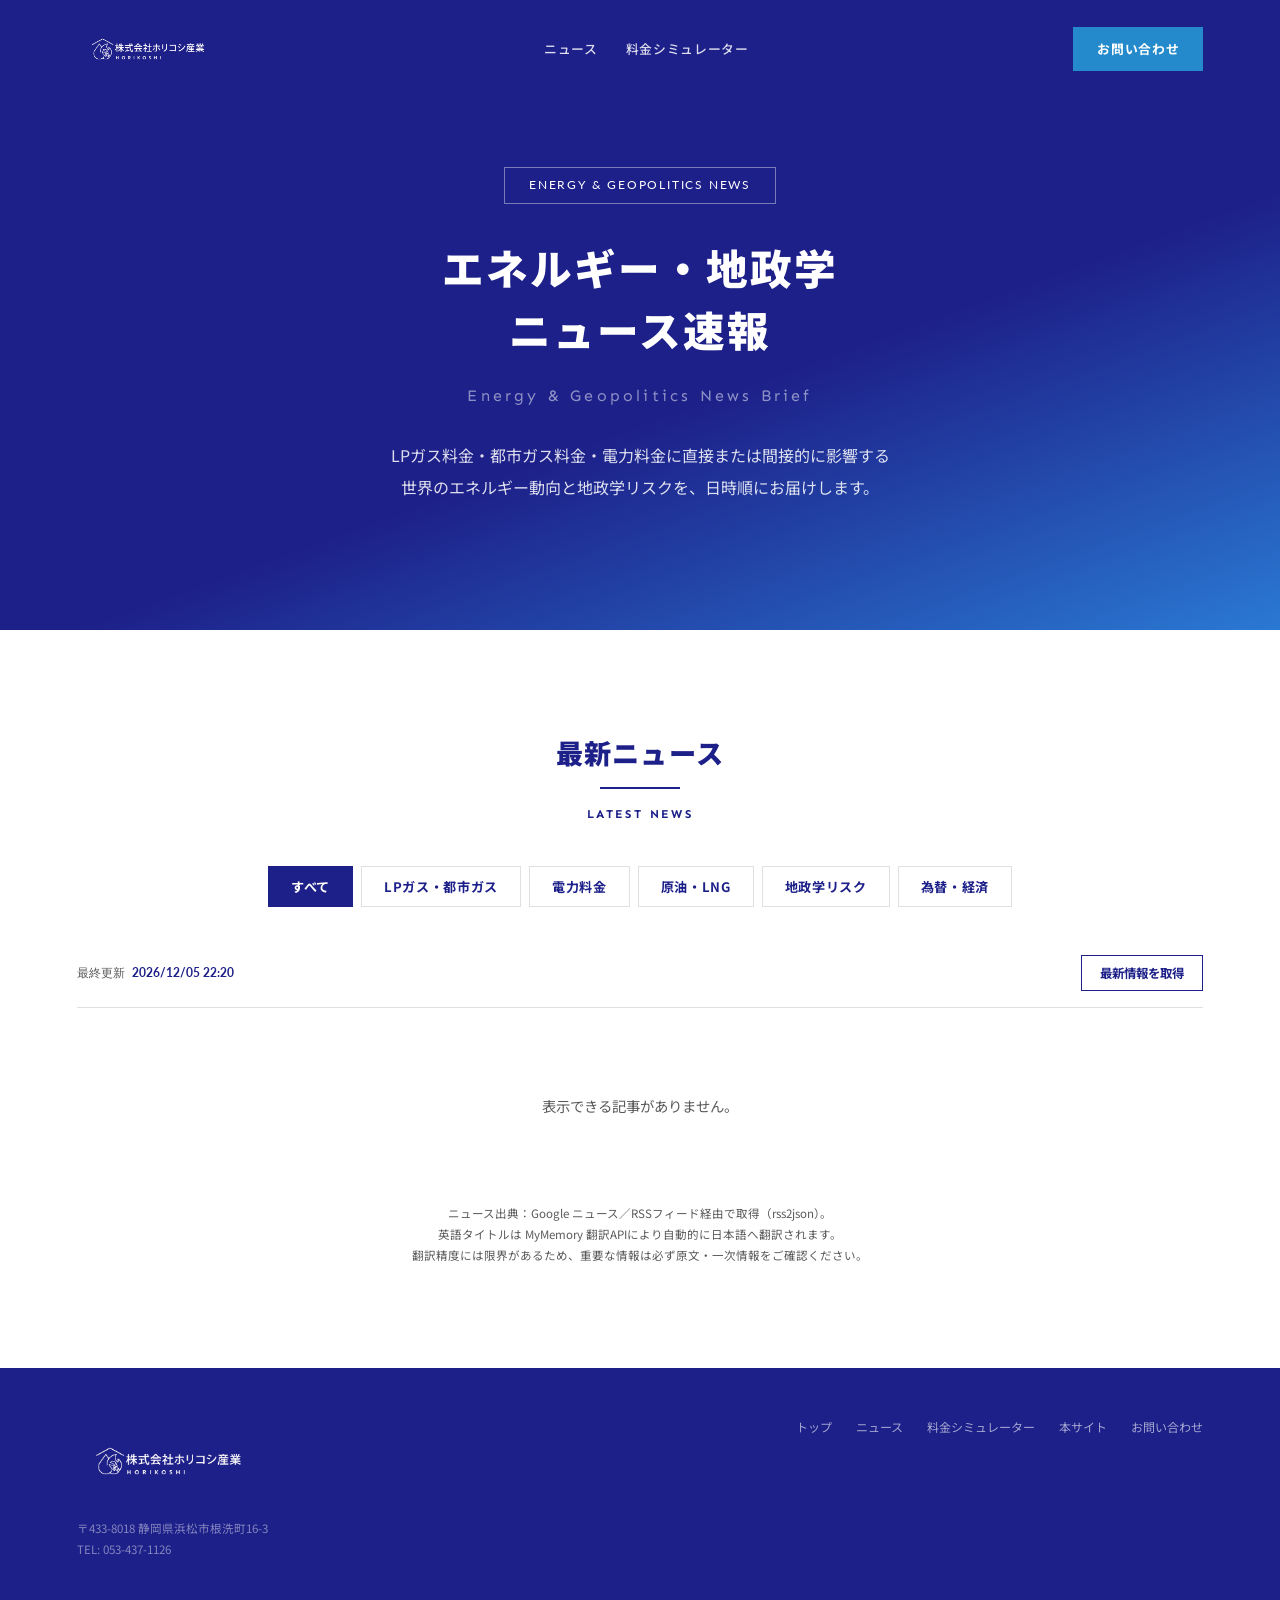
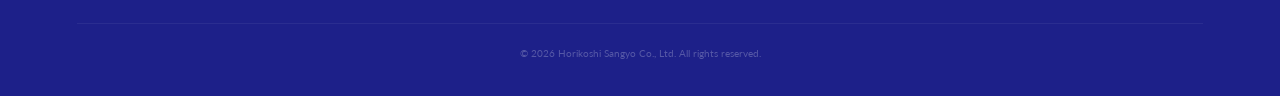
==== news/index.html @ 4393280a "renew" ====
<!DOCTYPE html>
<html lang="ja">
<head>
  <meta charset="UTF-8">
  <meta name="viewport" content="width=device-width, initial-scale=1.0">
  <title>エネルギー・地政学ニュース | ホリコシ産業株式会社</title>
  <meta name="description" content="LPガス・都市ガス・電力料金に影響を与えるエネルギー・地政学ニュースを日本語で日時順にお届けします。">
  <link rel="icon" type="image/png" href="../assets/images/favicon.png">

  <link rel="preconnect" href="https://fonts.googleapis.com">
  <link rel="preconnect" href="https://fonts.gstatic.com" crossorigin>
  <link href="https://fonts.googleapis.com/css2?family=Lato:ital,wght@0,300;0,400;0,700;0,900;1,300;1,400&family=Heebo:wght@400;500;700;900&family=Sen:wght@400;700;800&family=Noto+Sans+JP:wght@400;500;700;900&display=swap" rel="stylesheet">

  <link rel="stylesheet" href="../assets/css/style.css">
</head>
<body>

  <!-- ===== Header ===== -->
  <header class="site-header">
    <div class="header-inner">
      <a href="../index.html" class="logo">
        <img src="../assets/images/logo2white-100.jpg" alt="株式会社ホリコシ産業" class="logo-img">
      </a>
      <nav class="header-nav" aria-label="メインナビゲーション">
        <a href="../news/index.html" aria-current="page">ニュース</a>
        <a href="../simulator/index.html">料金シミュレーター</a>
      </nav>
      <a href="https://horikoshisangyo.com/contact/" class="header-cta">お問い合わせ</a>
    </div>
  </header>

  <!-- ===== Hero ===== -->
  <section class="hero">
    <div class="hero-content">
      <div class="hero-label">ENERGY &amp; GEOPOLITICS NEWS</div>
      <h1 class="hero-title">エネルギー・地政学<br>ニュース速報</h1>
      <p class="hero-title-en">Energy &amp; Geopolitics News Brief</p>
      <p class="hero-subtitle">
        LPガス料金・都市ガス料金・電力料金に直接または間接的に影響する<br>
        世界のエネルギー動向と地政学リスクを、日時順にお届けします。
      </p>
    </div>
  </section>

  <!-- ===== News Section ===== -->
  <main class="section" id="news">
    <div class="container">

      <header class="section-heading center">
        <h2 class="ja-title">最新ニュース</h2>
        <div class="heading-line"></div>
        <p class="en-label">LATEST NEWS</p>
      </header>

      <!-- カテゴリタブ -->
      <nav class="category-tabs" id="categoryTabs" aria-label="カテゴリ"></nav>

      <!-- ツールバー -->
      <div class="news-toolbar">
        <div class="last-updated" id="lastUpdated">最終更新 <strong>—</strong></div>
        <button type="button" class="refresh-btn" id="refreshBtn" aria-label="ニュースを再取得">最新情報を取得</button>
      </div>

      <!-- 状態表示 -->
      <div class="status-msg" id="newsStatus" role="status" aria-live="polite">
        <div class="spinner"></div>
        <div>ニュースを取得中...</div>
      </div>

      <!-- ニュース一覧 -->
      <ol class="news-list" id="newsList"></ol>

      <p class="source-note">
        ニュース出典：Google ニュース／RSSフィード経由で取得（rss2json）。<br>
        英語タイトルは MyMemory 翻訳APIにより自動的に日本語へ翻訳されます。<br>
        翻訳精度には限界があるため、重要な情報は必ず原文・一次情報をご確認ください。
      </p>
    </div>
  </main>

  <!-- ===== Footer ===== -->
  <footer class="site-footer">
    <div class="footer-inner">
      <div class="footer-brand">
        <img src="../assets/images/logo2white-100.jpg" alt="株式会社ホリコシ産業" class="footer-logo-img">
        <p class="footer-address">
          〒433-8018 静岡県浜松市根洗町16-3<br>
          TEL: 053-437-1126
        </p>
      </div>
      <nav class="footer-nav" aria-label="フッターナビゲーション">
        <a href="../index.html">トップ</a>
        <a href="../news/index.html">ニュース</a>
        <a href="../simulator/index.html">料金シミュレーター</a>
        <a href="https://horikoshisangyo.com/">本サイト</a>
        <a href="https://horikoshisangyo.com/contact/">お問い合わせ</a>
      </nav>
      <p class="footer-copy">&copy; 2026 Horikoshi Sangyo Co., Ltd. All rights reserved.</p>
    </div>
  </footer>

  <script src="../assets/js/news.js"></script>
</body>
</html>
---- assets/css/style.css ----
/* ===========================================================
   ホリコシ産業 エネルギーニュース 共通スタイル
   既存LP（LPガス料金改定のお知らせ）のデザインスキームを継承
   =========================================================== */

/* ===== Reset & Base ===== */
*, *::before, *::after { margin: 0; padding: 0; box-sizing: border-box; }

:root {
  --color-primary: #1d2089;
  --color-primary-dark: #1d2089;
  --color-accent: #248acc;
  --color-accent-light: #00cae8;
  --color-white: #ffffff;
  --color-bg-sub: #f4f5f7;
  --color-text: #313131;
  --color-text-sub: #5a5a5a;
  --color-border: #e0e0e0;
  --font-ja: "Noto Sans JP", "Hiragino Kaku Gothic ProN", sans-serif;
  --font-en: "Lato", "Heebo", sans-serif;
  --font-en-display: "Sen", "Lato", sans-serif;
  --max-width: 1300px;
  --section-padding: clamp(60px, 8vw, 120px);
  --side-padding: clamp(5%, 6vw, 8%);
  --col-gap: 30px;
}

html { font-size: 16px; scroll-behavior: smooth; }

body {
  font-family: var(--font-ja);
  color: var(--color-text);
  line-height: 1.9;
  background: var(--color-white);
  -webkit-font-smoothing: antialiased;
}

img { max-width: 100%; height: auto; display: block; }
a { color: inherit; text-decoration: none; }

.container {
  max-width: var(--max-width);
  margin: 0 auto;
  padding-left: var(--side-padding);
  padding-right: var(--side-padding);
}

/* ===== Header ===== */
.site-header {
  position: fixed;
  top: 0; left: 0; right: 0;
  z-index: 1000;
  background: rgba(29, 32, 137, 0.97);
  backdrop-filter: blur(8px);
}

.header-inner {
  max-width: var(--max-width);
  margin: 0 auto;
  padding: 14px var(--side-padding);
  display: flex;
  align-items: center;
  justify-content: space-between;
}

.logo { display: flex; align-items: center; }
.logo-img { height: 70px; width: auto; }

.header-nav {
  display: flex;
  align-items: center;
  gap: 28px;
}

.header-nav a {
  color: var(--color-white);
  font-size: 0.8rem;
  font-weight: 500;
  letter-spacing: 0.05em;
  opacity: 0.85;
  transition: opacity 0.3s;
}
.header-nav a:hover { opacity: 1; }

.header-cta {
  display: inline-block;
  background: var(--color-accent);
  color: var(--color-white);
  padding: 10px 24px;
  font-size: 0.8rem;
  font-weight: 700;
  letter-spacing: 0.05em;
  transition: background 0.3s ease;
}
.header-cta:hover { background: var(--color-accent-light); }

/* ===== Hero ===== */
.hero {
  position: relative;
  min-height: 70vh;
  display: flex;
  align-items: center;
  justify-content: center;
  text-align: center;
  background: linear-gradient(160deg, var(--color-primary-dark) 0%, var(--color-primary) 60%, #2a79d3 100%);
  overflow: hidden;
  padding-top: 100px;
  padding-bottom: 60px;
}

.hero-content {
  position: relative;
  z-index: 1;
  color: var(--color-white);
  padding: 0 var(--side-padding);
  max-width: 900px;
}

.hero-label {
  display: inline-block;
  border: 1px solid rgba(255,255,255,0.4);
  color: var(--color-white);
  font-family: var(--font-en);
  font-size: 0.75rem;
  font-weight: 400;
  padding: 6px 24px;
  margin-bottom: 32px;
  letter-spacing: 0.15em;
}

.hero-title {
  font-family: var(--font-ja);
  font-size: clamp(1.6rem, 4.2vw, 2.6rem);
  font-weight: 900;
  line-height: 1.5;
  margin-bottom: 20px;
  letter-spacing: 0.05em;
}

.hero-title-en {
  font-family: var(--font-en-display);
  font-size: clamp(0.85rem, 1.5vw, 1rem);
  font-weight: 400;
  letter-spacing: 0.2em;
  opacity: 0.5;
  margin-bottom: 28px;
}

.hero-subtitle {
  font-size: clamp(0.9rem, 1.6vw, 1rem);
  font-weight: 400;
  opacity: 0.85;
  line-height: 2;
  margin: 0 auto;
}

/* ===== Section Heading ===== */
.section-heading {
  margin-bottom: 40px;
}
.section-heading.center { text-align: center; }

.ja-title {
  font-size: clamp(1.3rem, 2.6vw, 1.7rem);
  font-weight: 900;
  color: var(--color-primary);
  line-height: 1.5;
  letter-spacing: 0.04em;
}

.heading-line {
  width: 80px;
  height: 2px;
  background: var(--color-primary);
  margin: 14px 0;
}
.section-heading.center .heading-line { margin: 14px auto; }

.en-label {
  font-family: var(--font-en-display);
  font-size: 0.75rem;
  font-weight: 700;
  letter-spacing: 0.2em;
  text-transform: uppercase;
  color: var(--color-primary);
}

/* ===== Section ===== */
.section {
  padding: var(--section-padding) 0;
}
.section--gray { background: var(--color-bg-sub); }

/* ===== Category Tabs ===== */
.category-tabs {
  display: flex;
  flex-wrap: wrap;
  gap: 8px;
  justify-content: center;
  margin-bottom: 48px;
}

.tab-btn {
  background: var(--color-white);
  color: var(--color-primary);
  border: 1px solid var(--color-border);
  padding: 10px 22px;
  font-family: var(--font-ja);
  font-size: 0.82rem;
  font-weight: 700;
  letter-spacing: 0.05em;
  cursor: pointer;
  transition: all 0.25s ease;
  white-space: nowrap;
}

.tab-btn:hover {
  border-color: var(--color-primary);
}

.tab-btn.is-active {
  background: var(--color-primary);
  color: var(--color-white);
  border-color: var(--color-primary);
}

/* ===== Toolbar (refresh / last updated) ===== */
.news-toolbar {
  display: flex;
  justify-content: space-between;
  align-items: center;
  flex-wrap: wrap;
  gap: 12px;
  margin-bottom: 24px;
  padding-bottom: 16px;
  border-bottom: 1px solid var(--color-border);
}

.last-updated {
  font-size: 0.78rem;
  color: var(--color-text-sub);
  font-family: var(--font-en);
}
.last-updated strong {
  color: var(--color-primary);
  font-weight: 700;
  margin-left: 4px;
}

.refresh-btn {
  background: transparent;
  color: var(--color-primary);
  border: 1px solid var(--color-primary);
  padding: 8px 18px;
  font-family: var(--font-ja);
  font-size: 0.78rem;
  font-weight: 700;
  cursor: pointer;
  transition: all 0.25s;
}
.refresh-btn:hover {
  background: var(--color-primary);
  color: var(--color-white);
}
.refresh-btn:disabled {
  opacity: 0.5;
  cursor: not-allowed;
}

/* ===== News List ===== */
.news-list {
  list-style: none;
  display: grid;
  grid-template-columns: 1fr;
  gap: 0;
}

.news-item {
  border-bottom: 1px solid var(--color-border);
  padding: 24px 0;
  transition: background 0.2s;
}

.news-item:hover {
  background: rgba(36, 138, 204, 0.04);
}

.news-link {
  display: grid;
  grid-template-columns: 180px 1fr;
  gap: 24px;
  align-items: start;
}

.news-meta {
  font-family: var(--font-en);
  font-size: 0.78rem;
  color: var(--color-text-sub);
  line-height: 1.5;
}

.news-date {
  display: block;
  color: var(--color-primary);
  font-weight: 700;
  font-size: 0.85rem;
  margin-bottom: 4px;
}

.news-source {
  display: inline-block;
  font-size: 0.7rem;
  color: var(--color-text-sub);
  background: var(--color-bg-sub);
  padding: 2px 10px;
  margin-top: 4px;
  font-family: var(--font-ja);
}

.news-body h3 {
  font-size: 1rem;
  font-weight: 700;
  color: var(--color-text);
  line-height: 1.65;
  margin-bottom: 6px;
  transition: color 0.2s;
}

.news-link:hover h3 {
  color: var(--color-accent);
}

.news-body p {
  font-size: 0.85rem;
  color: var(--color-text-sub);
  line-height: 1.8;
  display: -webkit-box;
  -webkit-line-clamp: 2;
  -webkit-box-orient: vertical;
  overflow: hidden;
}

.news-translated-tag {
  display: inline-block;
  font-family: var(--font-en);
  font-size: 0.6rem;
  font-weight: 700;
  letter-spacing: 0.1em;
  color: var(--color-accent);
  background: rgba(36, 138, 204, 0.08);
  padding: 2px 8px;
  margin-left: 8px;
  vertical-align: middle;
}

/* ===== Loading / Error / Empty ===== */
.status-msg {
  text-align: center;
  padding: 60px 20px;
  color: var(--color-text-sub);
  font-size: 0.9rem;
}

.status-msg.is-error {
  color: #c0392b;
}

.spinner {
  display: inline-block;
  width: 28px;
  height: 28px;
  border: 3px solid var(--color-border);
  border-top-color: var(--color-primary);
  border-radius: 50%;
  animation: spin 0.8s linear infinite;
  margin-bottom: 12px;
}

@keyframes spin {
  to { transform: rotate(360deg); }
}

/* ===== Source Note ===== */
.source-note {
  font-size: 0.72rem;
  color: var(--color-text-sub);
  margin-top: 24px;
  text-align: center;
  line-height: 1.8;
}
.source-note a {
  color: var(--color-accent);
  text-decoration: underline;
}

/* ===== Footer ===== */
.site-footer {
  background: var(--color-primary-dark);
  padding: 48px 0 32px;
}

.footer-inner {
  max-width: var(--max-width);
  margin: 0 auto;
  padding: 0 var(--side-padding);
  display: flex;
  justify-content: space-between;
  align-items: flex-start;
  flex-wrap: wrap;
  gap: 32px;
}

.footer-brand .footer-logo-img {
  height: 90px;
  width: auto;
  margin-bottom: 4px;
}

.footer-brand .footer-address {
  font-size: 0.72rem;
  color: rgba(255,255,255,0.45);
  line-height: 1.8;
  margin-top: 12px;
}

.footer-nav { display: flex; gap: 24px; flex-wrap: wrap; }

.footer-nav a {
  color: rgba(255,255,255,0.6);
  font-size: 0.75rem;
  transition: color 0.3s;
}
.footer-nav a:hover { color: var(--color-white); }

.footer-copy {
  width: 100%;
  text-align: center;
  font-family: var(--font-en);
  font-size: 0.65rem;
  color: rgba(255,255,255,0.25);
  margin-top: 32px;
  padding-top: 20px;
  border-top: 1px solid rgba(255,255,255,0.06);
}

/* ===== Section variants ===== */
.section--dark {
  background: linear-gradient(160deg, var(--color-primary-dark) 0%, var(--color-primary) 100%);
  color: var(--color-white);
}
.section--dark .ja-title { color: var(--color-white); }
.section--dark .en-label { color: var(--color-accent-light); }
.section--dark .heading-line { background: var(--color-accent-light); }

/* ===== Buttons (LP共通) ===== */
.btn {
  display: inline-block;
  padding: 16px 40px;
  font-size: 0.92rem;
  font-weight: 700;
  letter-spacing: 0.05em;
  transition: all 0.3s ease;
  cursor: pointer;
  border: none;
  font-family: var(--font-ja);
  text-align: center;
}

.btn--accent {
  background: var(--color-accent);
  color: var(--color-white);
}
.btn--accent:hover {
  background: var(--color-accent-light);
  transform: translateY(-2px);
  box-shadow: 0 4px 16px rgba(36, 138, 204, 0.35);
}

.btn--outline {
  background: transparent;
  color: var(--color-white);
  border: 1px solid rgba(255,255,255,0.35);
}
.btn--outline:hover {
  border-color: var(--color-white);
  background: rgba(255,255,255,0.05);
}

.btn--primary-outline {
  background: transparent;
  color: var(--color-primary);
  border: 1px solid var(--color-primary);
}
.btn--primary-outline:hover {
  background: var(--color-primary);
  color: var(--color-white);
}

/* ===== CTA Section ===== */
.cta-section {
  padding: var(--section-padding) 0;
  background: linear-gradient(160deg, var(--color-primary-dark) 0%, var(--color-primary) 100%);
  text-align: center;
  color: var(--color-white);
}
.cta-section .ja-title { color: var(--color-white); margin-bottom: 14px; }

.cta-text {
  font-size: 0.95rem;
  opacity: 0.8;
  margin-bottom: 36px;
  line-height: 2;
}

.cta-buttons {
  display: flex;
  gap: 16px;
  justify-content: center;
  flex-wrap: wrap;
}

/* ===========================================================
   Hub (root index.html) — サービスカード
   =========================================================== */
.service-cards {
  display: grid;
  grid-template-columns: repeat(auto-fit, minmax(320px, 1fr));
  gap: var(--col-gap);
  max-width: 1100px;
  margin: 0 auto;
}

.service-card {
  background: var(--color-white);
  border: 1px solid var(--color-border);
  padding: 40px 32px 32px;
  display: flex;
  flex-direction: column;
  transition: transform 0.3s ease, box-shadow 0.3s ease, border-color 0.3s ease;
  text-align: left;
}

.service-card:hover {
  transform: translateY(-4px);
  box-shadow: 0 12px 32px rgba(29, 32, 137, 0.10);
  border-color: var(--color-accent);
}

.service-card-tag {
  font-family: var(--font-en-display);
  font-size: 0.7rem;
  font-weight: 700;
  letter-spacing: 0.2em;
  color: var(--color-accent);
  text-transform: uppercase;
  margin-bottom: 14px;
}

.service-card h3 {
  font-size: 1.25rem;
  font-weight: 900;
  color: var(--color-primary);
  line-height: 1.5;
  margin-bottom: 12px;
}

.service-card p {
  font-size: 0.88rem;
  color: var(--color-text-sub);
  line-height: 1.95;
  margin-bottom: 24px;
  flex: 1;
}

.service-card-cta {
  display: inline-flex;
  align-items: center;
  gap: 8px;
  font-family: var(--font-en);
  font-size: 0.82rem;
  font-weight: 700;
  letter-spacing: 0.05em;
  color: var(--color-primary);
  border-top: 2px solid var(--color-primary);
  padding-top: 16px;
  margin-top: auto;
  align-self: flex-start;
  transition: color 0.2s, border-color 0.2s;
}

.service-card:hover .service-card-cta {
  color: var(--color-accent);
  border-top-color: var(--color-accent);
}

.service-card-cta::after {
  content: '→';
  font-size: 1.1em;
  transition: transform 0.2s;
}

.service-card:hover .service-card-cta::after {
  transform: translateX(4px);
}

/* ===========================================================
   LPガス料金シミュレーター
   =========================================================== */
.sim-wrap {
  max-width: 920px;
  margin: 0 auto;
  background: var(--color-white);
  border: 1px solid var(--color-border);
  box-shadow: 0 8px 40px rgba(29, 32, 137, 0.06);
}

.sim-tabs {
  display: grid;
  grid-template-columns: 1fr 1fr;
}

.sim-tab {
  padding: 22px 16px;
  background: var(--color-bg-sub);
  border: none;
  font-family: var(--font-ja);
  font-size: 0.95rem;
  font-weight: 700;
  color: var(--color-text-sub);
  cursor: pointer;
  transition: all 0.3s;
  border-bottom: 3px solid transparent;
}

.sim-tab.active {
  background: var(--color-white);
  color: var(--color-primary);
  border-bottom-color: var(--color-accent);
}

.sim-tab:not(.active):hover { background: #ebedf1; }

.sim-tab-num {
  display: inline-flex;
  align-items: center;
  justify-content: center;
  width: 24px;
  height: 24px;
  border-radius: 50%;
  background: var(--color-primary);
  color: var(--color-white);
  font-family: var(--font-en);
  font-size: 0.7rem;
  font-weight: 700;
  margin-right: 10px;
  vertical-align: middle;
}

.sim-panel { display: none; padding: clamp(28px, 5vw, 56px); }
.sim-panel.active { display: block; }

.sim-section { margin-bottom: 36px; }

.sim-section-title {
  font-size: 1rem;
  font-weight: 700;
  color: var(--color-primary);
  margin-bottom: 8px;
  display: flex;
  align-items: center;
  gap: 10px;
}

.sim-section-desc {
  font-size: 0.85rem;
  color: var(--color-text-sub);
  margin-bottom: 22px;
  line-height: 1.85;
}

/* --- Direct input --- */
.direct-input-row {
  display: flex;
  align-items: stretch;
  gap: 0;
  max-width: 480px;
  border: 2px solid var(--color-primary);
}

.direct-input-row input {
  flex: 1;
  border: none;
  padding: 18px 20px;
  font-family: var(--font-en);
  font-size: 1.6rem;
  font-weight: 700;
  color: var(--color-primary);
  text-align: right;
  outline: none;
  background: var(--color-white);
  width: 100%;
  min-width: 0;
}

.direct-input-row .unit {
  display: inline-flex;
  align-items: center;
  justify-content: center;
  padding: 0 22px;
  background: var(--color-primary);
  color: var(--color-white);
  font-weight: 700;
  font-size: 0.95rem;
  letter-spacing: 0.05em;
}

.quick-buttons {
  display: flex;
  flex-wrap: wrap;
  gap: 10px;
  margin-top: 14px;
}

.quick-btn {
  padding: 8px 18px;
  background: var(--color-white);
  border: 1px solid var(--color-border);
  font-family: var(--font-ja);
  font-size: 0.78rem;
  font-weight: 500;
  color: var(--color-text-sub);
  cursor: pointer;
  transition: all 0.2s;
}

.quick-btn:hover {
  border-color: var(--color-accent);
  color: var(--color-primary);
  background: rgba(36, 138, 204, 0.04);
}

/* --- People selector --- */
.people-grid {
  display: grid;
  grid-template-columns: repeat(5, 1fr);
  gap: 10px;
}

.people-btn {
  padding: 18px 8px;
  background: var(--color-white);
  border: 2px solid var(--color-border);
  font-family: var(--font-ja);
  font-weight: 700;
  cursor: pointer;
  transition: all 0.2s;
  display: flex;
  flex-direction: column;
  align-items: center;
  gap: 4px;
}

.people-btn .num {
  font-family: var(--font-en);
  font-size: 1.4rem;
  color: var(--color-primary);
}

.people-btn .lbl {
  font-size: 0.72rem;
  color: var(--color-text-sub);
  font-weight: 500;
}

.people-btn.active {
  border-color: var(--color-accent);
  background: rgba(36, 138, 204, 0.06);
}
.people-btn.active .num { color: var(--color-accent); }
.people-btn.active .lbl { color: var(--color-primary); }

/* --- Equipment checkboxes --- */
.eq-grid {
  display: grid;
  grid-template-columns: 1fr 1fr;
  gap: 12px;
}

.eq-item {
  display: flex;
  align-items: flex-start;
  gap: 12px;
  padding: 16px 18px;
  background: var(--color-white);
  border: 2px solid var(--color-border);
  cursor: pointer;
  transition: all 0.2s;
}

.eq-item:hover { border-color: var(--color-accent); }
.eq-item.checked {
  border-color: var(--color-accent);
  background: rgba(36, 138, 204, 0.06);
}

.eq-item input[type="checkbox"] {
  margin-top: 4px;
  accent-color: var(--color-accent);
  width: 18px;
  height: 18px;
  flex-shrink: 0;
}

.eq-item-title {
  font-size: 0.92rem;
  font-weight: 700;
  color: var(--color-primary);
  margin-bottom: 4px;
  line-height: 1.4;
}

.eq-item-note {
  font-size: 0.75rem;
  color: var(--color-text-sub);
  line-height: 1.5;
}

/* --- Result box --- */
.result-box {
  background: linear-gradient(160deg, var(--color-primary-dark) 0%, var(--color-primary) 100%);
  color: var(--color-white);
  padding: 40px clamp(24px, 4vw, 48px);
  margin-top: 16px;
}

.result-label {
  font-family: var(--font-en);
  font-size: 0.7rem;
  font-weight: 700;
  letter-spacing: 0.2em;
  color: var(--color-accent-light);
  text-transform: uppercase;
  margin-bottom: 6px;
}

.result-heading {
  font-size: 1rem;
  font-weight: 700;
  margin-bottom: 22px;
}

.result-main {
  display: flex;
  align-items: baseline;
  gap: 8px;
  flex-wrap: wrap;
  margin-bottom: 8px;
}

.result-amount {
  font-family: var(--font-en);
  font-size: clamp(2.4rem, 6vw, 3.8rem);
  font-weight: 900;
  line-height: 1;
  color: var(--color-white);
}

.result-currency {
  font-family: var(--font-ja);
  font-size: 1.2rem;
  font-weight: 700;
}

.result-period {
  font-size: 0.82rem;
  opacity: 0.7;
  margin-left: 4px;
}

.result-sub {
  font-size: 0.85rem;
  opacity: 0.8;
  margin-bottom: 28px;
}

.result-detail {
  background: rgba(255, 255, 255, 0.06);
  padding: 22px 24px;
  border-left: 3px solid var(--color-accent-light);
}

.result-detail-title {
  font-size: 0.78rem;
  font-weight: 700;
  letter-spacing: 0.08em;
  color: var(--color-accent-light);
  margin-bottom: 14px;
}

.result-detail-row {
  display: flex;
  justify-content: space-between;
  align-items: baseline;
  padding: 6px 0;
  font-size: 0.88rem;
}

.result-detail-row .label { opacity: 0.85; }
.result-detail-row .value {
  font-family: var(--font-en);
  font-weight: 700;
}

.result-detail-row.total {
  border-top: 1px solid rgba(255, 255, 255, 0.15);
  margin-top: 6px;
  padding-top: 12px;
  font-weight: 700;
}

.result-note {
  font-size: 0.72rem;
  opacity: 0.55;
  margin-top: 16px;
  line-height: 1.7;
}

/* --- Plan card --- */
.plan-card {
  max-width: 760px;
  margin: 0 auto;
  background: var(--color-white);
  border: 1px solid var(--color-border);
  padding: 36px clamp(24px, 4vw, 48px);
}

.plan-card h3 {
  font-size: 1.1rem;
  font-weight: 700;
  color: var(--color-primary);
  margin-bottom: 16px;
}

.plan-table {
  width: 100%;
  border-collapse: collapse;
}

.plan-table th, .plan-table td {
  padding: 14px 16px;
  text-align: left;
  font-size: 0.88rem;
  border-bottom: 1px solid var(--color-border);
}

.plan-table th {
  background: var(--color-bg-sub);
  color: var(--color-primary);
  font-weight: 700;
  font-size: 0.82rem;
  letter-spacing: 0.05em;
}

.plan-table td.num {
  font-family: var(--font-en);
  font-weight: 700;
  color: var(--color-primary);
  text-align: right;
}

.plan-note {
  font-size: 0.78rem;
  color: var(--color-text-sub);
  margin-top: 18px;
  line-height: 1.85;
}

/* --- Steps --- */
.steps {
  display: grid;
  grid-template-columns: repeat(auto-fit, minmax(200px, 1fr));
  gap: var(--col-gap);
}

.step-card {
  background: var(--color-white);
  border: 1px solid var(--color-border);
  padding: 32px 24px;
  text-align: center;
  transition: transform 0.3s ease, box-shadow 0.3s ease;
}

.step-card:hover {
  transform: translateY(-4px);
  box-shadow: 0 8px 24px rgba(29, 32, 135, 0.08);
}

.step-num {
  font-family: var(--font-en);
  font-size: 0.7rem;
  font-weight: 700;
  letter-spacing: 0.15em;
  color: var(--color-accent);
  margin-bottom: 12px;
}

.step-card h4 {
  font-size: 1rem;
  font-weight: 700;
  color: var(--color-primary);
  margin-bottom: 10px;
}

.step-card p {
  font-size: 0.82rem;
  color: var(--color-text-sub);
  line-height: 1.85;
}

/* --- Disclaimer --- */
.disclaimer {
  max-width: 760px;
  margin: 36px auto 0;
  padding: 22px 26px;
  background: var(--color-bg-sub);
  border-left: 3px solid var(--color-text-sub);
}

.disclaimer p {
  font-size: 0.78rem;
  color: var(--color-text-sub);
  line-height: 1.8;
}

/* ===========================================================
   値上げ影響シミュレーター 専用スタイル
   =========================================================== */
.info-banner {
  max-width: 920px;
  margin: 0 auto 40px;
  padding: 24px 28px;
  background: var(--color-white);
  border: 1px solid var(--color-border);
  border-left: 4px solid var(--color-accent);
}

.info-banner-tag {
  display: inline-block;
  font-family: var(--font-en);
  font-size: 0.65rem;
  font-weight: 700;
  letter-spacing: 0.2em;
  color: var(--color-accent);
  background: rgba(36, 138, 204, 0.08);
  padding: 3px 10px;
  margin-bottom: 10px;
}

.info-banner p {
  font-size: 0.88rem;
  color: var(--color-text);
  line-height: 1.95;
}

.info-banner strong {
  color: var(--color-primary);
}

.inc-rate-tax-note {
  margin-top: 10px;
  font-size: 0.82rem;
  color: var(--color-text-sub);
}

.inc-rate-tax-note strong {
  color: var(--color-primary);
  font-family: var(--font-en);
  font-size: 1rem;
}

/* --- 参考表 --- */
.ref-block {
  max-width: 920px;
  margin: 48px auto 0;
}

.ref-title {
  font-size: 1.05rem;
  font-weight: 700;
  color: var(--color-primary);
  margin-bottom: 8px;
}

.ref-note {
  font-size: 0.82rem;
  color: var(--color-text-sub);
  line-height: 1.85;
  margin-bottom: 20px;
}

.ref-note strong {
  color: var(--color-primary);
  font-family: var(--font-en);
}

.ref-table-wrap {
  overflow-x: auto;
  background: var(--color-white);
  border: 1px solid var(--color-border);
}

.ref-table { min-width: 560px; }

.ref-table td.persona {
  font-size: 0.82rem;
  color: var(--color-text-sub);
}

/* ===== Responsive ===== */
@media (max-width: 768px) {
  .header-nav { display: none; }
  .logo-img { height: 50px; }

  .news-link {
    grid-template-columns: 1fr;
    gap: 8px;
  }
  .news-meta { display: flex; flex-wrap: wrap; gap: 8px; align-items: center; }
  .news-date { margin-bottom: 0; }
  .news-source { margin-top: 0; }

  .sim-tab { padding: 16px 8px; font-size: 0.82rem; }
  .sim-tab-num { width: 20px; height: 20px; font-size: 0.6rem; margin-right: 6px; }
  .people-grid { grid-template-columns: repeat(3, 1fr); }
  .eq-grid { grid-template-columns: 1fr; }

  .footer-inner { flex-direction: column; align-items: center; text-align: center; }
  .footer-nav { justify-content: center; }
}

@media (max-width: 480px) {
  .header-cta { padding: 8px 14px; font-size: 0.72rem; }
  .hero-label { font-size: 0.65rem; padding: 5px 16px; }
  .tab-btn { padding: 8px 16px; font-size: 0.76rem; }
  .direct-input-row input { font-size: 1.3rem; padding: 14px 16px; }
  .btn { padding: 14px 28px; font-size: 0.85rem; }
}
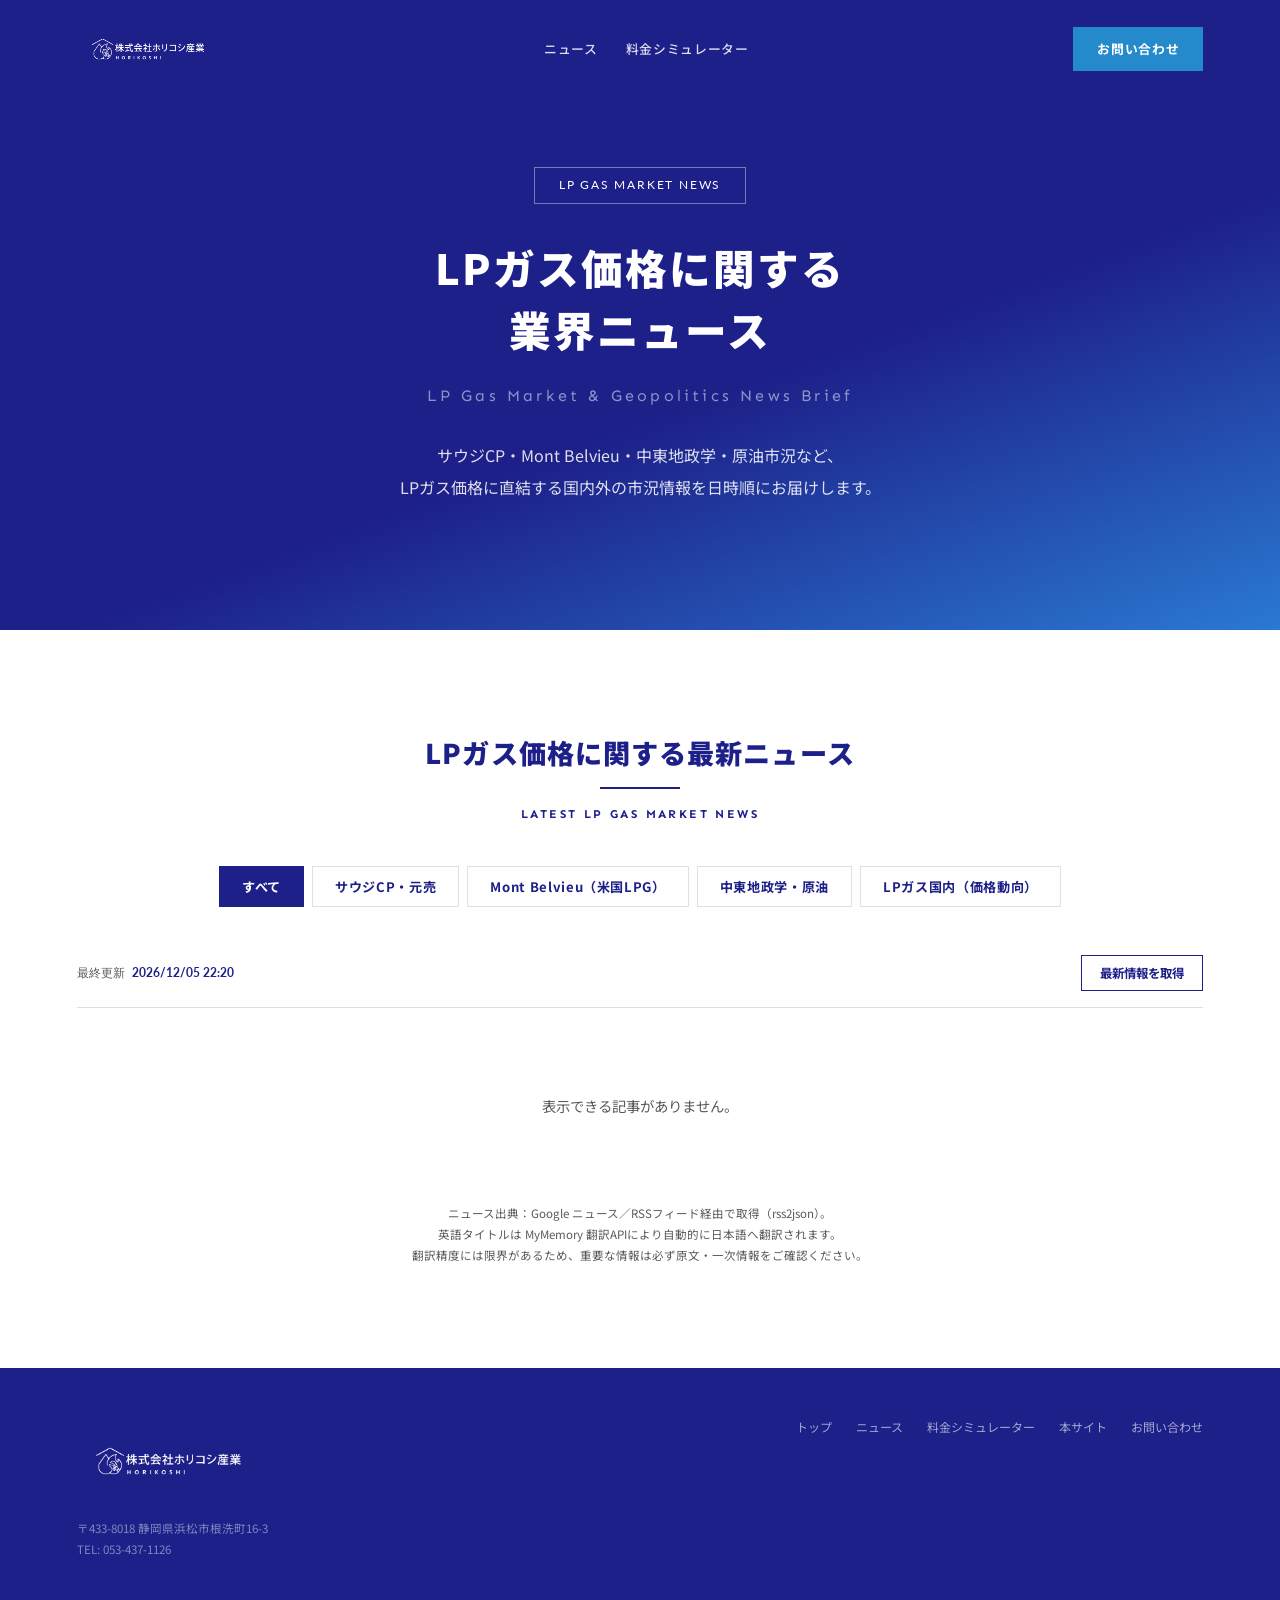
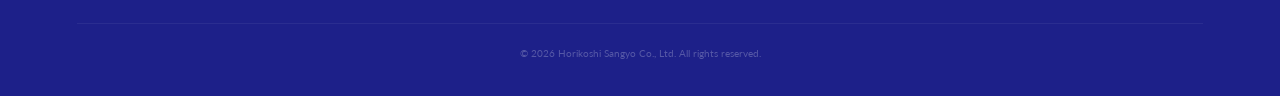
==== commit d599f6d5: "file name change" ====
--- a/news/index.html
+++ b/news/index.html
@@ -32,12 +32,12 @@
   <!-- ===== Hero ===== -->
   <section class="hero">
     <div class="hero-content">
-      <div class="hero-label">ENERGY &amp; GEOPOLITICS NEWS</div>
-      <h1 class="hero-title">エネルギー・地政学<br>ニュース速報</h1>
-      <p class="hero-title-en">Energy &amp; Geopolitics News Brief</p>
+      <div class="hero-label">LP GAS MARKET NEWS</div>
+      <h1 class="hero-title">LPガス価格に関する<br>業界ニュース</h1>
+      <p class="hero-title-en">LP Gas Market &amp; Geopolitics News Brief</p>
       <p class="hero-subtitle">
-        LPガス料金・都市ガス料金・電力料金に直接または間接的に影響する<br>
-        世界のエネルギー動向と地政学リスクを、日時順にお届けします。
+        サウジCP・Mont Belvieu・中東地政学・原油市況など、<br class="br-pc">
+        LPガス価格に直結する国内外の市況情報を日時順にお届けします。
       </p>
     </div>
   </section>
@@ -47,9 +47,9 @@
     <div class="container">
 
       <header class="section-heading center">
-        <h2 class="ja-title">最新ニュース</h2>
+        <h2 class="ja-title">LPガス価格に関する最新ニュース</h2>
         <div class="heading-line"></div>
-        <p class="en-label">LATEST NEWS</p>
+        <p class="en-label">LATEST LP GAS MARKET NEWS</p>
       </header>
 
       <!-- カテゴリタブ -->
@@ -71,8 +71,8 @@
       <ol class="news-list" id="newsList"></ol>
 
       <p class="source-note">
-        ニュース出典：Google ニュース／RSSフィード経由で取得（rss2json）。<br>
-        英語タイトルは MyMemory 翻訳APIにより自動的に日本語へ翻訳されます。<br>
+        ニュース出典：Google ニュース／RSSフィード経由で取得（rss2json）。<br class="br-pc">
+        英語タイトルは MyMemory 翻訳APIにより自動的に日本語へ翻訳されます。<br class="br-pc">
         翻訳精度には限界があるため、重要な情報は必ず原文・一次情報をご確認ください。
       </p>
     </div>
--- a/assets/css/style.css
+++ b/assets/css/style.css
@@ -27,6 +27,12 @@
 
 html { font-size: 16px; scroll-behavior: smooth; }
 
+/* PC用の改行：スマホでは消す（長文を不自然な位置で折り返さないため） */
+.br-pc { display: inline; }
+@media (max-width: 768px) {
+  .br-pc { display: none; }
+}
+
 body {
   font-family: var(--font-ja);
   color: var(--color-text);
@@ -530,6 +536,12 @@
   margin: 0 auto;
 }
 
+/* 縦積み（上下並び）レイアウト：横画面でも1カラムで上下に並べる */
+.service-cards--stacked {
+  grid-template-columns: 1fr;
+  max-width: 820px;
+}
+
 .service-card {
   background: var(--color-white);
   border: 1px solid var(--color-border);
@@ -1116,6 +1128,505 @@
   color: var(--color-text-sub);
 }
 
+/* ===========================================================
+   LPガス vs オール電化 比較シミュレーター
+   =========================================================== */
+.comp-kwh-note {
+  margin-top: 14px;
+  font-size: 0.82rem;
+  color: var(--color-text-sub);
+  background: var(--color-bg-sub);
+  padding: 12px 16px;
+  border-left: 3px solid var(--color-accent);
+}
+
+.comp-kwh-note strong {
+  color: var(--color-primary);
+  font-family: var(--font-en);
+}
+
+.comp-result {
+  margin-top: 36px;
+  padding-top: 32px;
+  border-top: 1px dashed var(--color-border);
+}
+
+.comp-result-title {
+  font-size: 1rem;
+  font-weight: 700;
+  color: var(--color-primary);
+  margin-bottom: 8px;
+}
+
+.comp-result-desc {
+  font-size: 0.85rem;
+  color: var(--color-text-sub);
+  line-height: 1.95;
+  margin-bottom: 20px;
+}
+
+.comp-result-desc strong { color: var(--color-primary); }
+
+/* ---- 設備費ハイライトボックス ---- */
+.comp-equip-highlight {
+  display: grid;
+  grid-template-columns: 1fr auto 1fr;
+  gap: 0;
+  align-items: stretch;
+  background: var(--color-white);
+  border: 2px solid var(--color-primary);
+  margin-bottom: 16px;
+  overflow: hidden;
+}
+
+.comp-equip-side {
+  padding: 28px 24px 24px;
+  text-align: center;
+}
+
+.comp-equip-side--all {
+  background: var(--color-bg-sub);
+}
+
+.comp-equip-tag {
+  font-family: var(--font-en);
+  font-size: 0.7rem;
+  font-weight: 700;
+  letter-spacing: 0.2em;
+  color: var(--color-primary);
+  margin-bottom: 8px;
+}
+
+.comp-equip-side--all .comp-equip-tag { color: var(--color-text-sub); }
+
+.comp-equip-amount {
+  font-family: var(--font-en);
+  font-size: clamp(2rem, 5vw, 2.8rem);
+  font-weight: 900;
+  color: var(--color-primary);
+  line-height: 1;
+  display: inline-block;
+}
+
+.comp-equip-side--all .comp-equip-amount { color: var(--color-text); }
+
+.comp-equip-unit {
+  font-family: var(--font-ja);
+  font-size: 1rem;
+  font-weight: 700;
+  color: var(--color-primary);
+  margin-left: 4px;
+}
+
+.comp-equip-side--all .comp-equip-unit { color: var(--color-text); }
+
+.comp-equip-list {
+  list-style: none;
+  padding: 0;
+  margin: 14px 0 0;
+  font-size: 0.78rem;
+  color: var(--color-text-sub);
+  line-height: 1.7;
+}
+
+.comp-equip-vs {
+  background: linear-gradient(160deg, var(--color-primary-dark) 0%, var(--color-primary) 100%);
+  color: var(--color-white);
+  padding: 24px 28px;
+  text-align: center;
+  display: flex;
+  flex-direction: column;
+  justify-content: center;
+  align-items: center;
+  min-width: 200px;
+}
+
+.comp-equip-vs-label {
+  font-family: var(--font-en);
+  font-size: 0.7rem;
+  font-weight: 700;
+  letter-spacing: 0.2em;
+  color: var(--color-accent-light);
+  margin-bottom: 6px;
+}
+
+.comp-equip-vs-amount {
+  font-family: var(--font-en);
+  font-size: clamp(1.8rem, 4.5vw, 2.4rem);
+  font-weight: 900;
+  line-height: 1;
+}
+
+.comp-equip-vs-yen {
+  font-family: var(--font-ja);
+  font-size: 0.95rem;
+  font-weight: 700;
+  margin-left: 4px;
+}
+
+.comp-equip-vs-note {
+  font-size: 0.72rem;
+  margin-top: 12px;
+  opacity: 0.85;
+  line-height: 1.6;
+}
+
+/* 短期所有時の警告ボックス */
+.comp-short-term-warning {
+  background: #fff8e6;
+  border-left: 4px solid #e8a917;
+  padding: 18px 22px;
+  font-size: 0.85rem;
+  color: var(--color-text);
+  line-height: 1.95;
+  margin-top: 16px;
+}
+
+.comp-short-term-warning strong {
+  color: #b8770b;
+}
+
+/* ---- 期間タブ ---- */
+.period-tabs {
+  display: grid;
+  grid-template-columns: repeat(4, 1fr);
+  gap: 6px;
+  margin-bottom: 20px;
+}
+
+.period-tab {
+  background: var(--color-white);
+  border: 1px solid var(--color-border);
+  padding: 14px 8px;
+  font-family: var(--font-ja);
+  font-size: 0.85rem;
+  font-weight: 700;
+  color: var(--color-text-sub);
+  cursor: pointer;
+  transition: all 0.2s;
+}
+
+.period-tab:hover {
+  border-color: var(--color-primary);
+  color: var(--color-primary);
+}
+
+.period-tab.active {
+  background: var(--color-primary);
+  color: var(--color-white);
+  border-color: var(--color-primary);
+}
+
+.comp-period-summary {
+  text-align: center;
+  font-size: 0.95rem;
+  font-weight: 700;
+  color: var(--color-primary);
+  margin-bottom: 16px;
+  padding: 8px 0;
+  border-top: 1px solid var(--color-border);
+  border-bottom: 1px solid var(--color-border);
+}
+
+.comp-period-summary span {
+  font-family: var(--font-en);
+  font-size: 1.1rem;
+}
+
+/* ---- 月額比較カード ---- */
+.comp-cards {
+  display: grid;
+  grid-template-columns: 1fr 1fr;
+  gap: 16px;
+  margin-bottom: 16px;
+}
+
+.comp-card {
+  background: var(--color-white);
+  border: 2px solid var(--color-primary);
+  padding: 22px 22px 18px;
+}
+
+.comp-card--all {
+  border-color: var(--color-border);
+  border-style: dashed;
+}
+
+.comp-card-tag {
+  font-family: var(--font-en);
+  font-size: 0.7rem;
+  font-weight: 700;
+  letter-spacing: 0.15em;
+  color: var(--color-primary);
+  margin-bottom: 8px;
+  text-transform: uppercase;
+}
+
+.comp-card--all .comp-card-tag { color: var(--color-text-sub); }
+
+.comp-card-amount {
+  font-family: var(--font-en);
+  font-size: clamp(1.6rem, 4.2vw, 2.4rem);
+  font-weight: 900;
+  color: var(--color-primary);
+  line-height: 1.1;
+  margin-bottom: 14px;
+}
+
+.comp-card--all .comp-card-amount { color: var(--color-text); }
+
+.comp-card-unit {
+  font-family: var(--font-ja);
+  font-size: 0.85rem;
+  font-weight: 700;
+  margin-left: 4px;
+}
+
+.comp-card-detail {
+  list-style: none;
+  padding: 0;
+  margin: 0;
+  border-top: 1px solid var(--color-border);
+  padding-top: 12px;
+}
+
+.comp-card-detail li {
+  font-size: 0.78rem;
+  color: var(--color-text-sub);
+  display: flex;
+  justify-content: space-between;
+  padding: 3px 0;
+}
+
+.comp-card-detail li span {
+  font-family: var(--font-en);
+  font-weight: 700;
+  color: var(--color-text);
+}
+
+/* ---- 差額ボックス ---- */
+.comp-diff-box {
+  background: var(--color-bg-sub);
+  padding: 18px 22px;
+  text-align: center;
+  font-size: 0.95rem;
+  color: var(--color-text);
+}
+
+.comp-diff-box strong {
+  font-family: var(--font-en);
+  font-size: 1.25rem;
+  color: var(--color-primary);
+  margin: 0 4px;
+}
+
+.comp-diff-box--total {
+  background: linear-gradient(160deg, var(--color-primary-dark) 0%, var(--color-primary) 100%);
+  color: var(--color-white);
+  margin-top: 16px;
+  padding: 22px 24px;
+  font-size: 1rem;
+}
+
+.comp-diff-box--total strong {
+  color: var(--color-white);
+  font-size: 1.55rem;
+}
+
+.comp-diff-label {
+  display: inline-block;
+  font-family: var(--font-ja);
+  font-size: 0.75rem;
+  font-weight: 700;
+  padding: 4px 12px;
+  margin-right: 10px;
+  letter-spacing: 0.05em;
+  vertical-align: middle;
+}
+
+.comp-diff-label.is-lp {
+  background: var(--color-accent);
+  color: var(--color-white);
+}
+
+.comp-diff-label.is-all {
+  background: #c0392b;
+  color: var(--color-white);
+}
+
+.comp-diff-label.is-even {
+  background: var(--color-text-sub);
+  color: var(--color-white);
+}
+
+.comp-diff-box--total .comp-diff-label.is-lp { background: var(--color-accent-light); color: var(--color-primary); }
+
+/* ---- バー比較 ---- */
+.comp-bar-row {
+  display: grid;
+  grid-template-columns: 120px 1fr 130px;
+  align-items: center;
+  gap: 14px;
+  margin-bottom: 10px;
+}
+
+.comp-bar-label {
+  font-size: 0.85rem;
+  font-weight: 700;
+  color: var(--color-primary);
+}
+
+.comp-bar-track {
+  background: var(--color-bg-sub);
+  height: 28px;
+  overflow: hidden;
+  border: 1px solid var(--color-border);
+}
+
+.comp-bar-fill {
+  height: 100%;
+  width: 0;
+  transition: width 0.4s ease;
+}
+
+.comp-bar-fill--lp { background: var(--color-primary); }
+.comp-bar-fill--ae { background: var(--color-text-sub); }
+
+.comp-bar-amount {
+  font-family: var(--font-en);
+  font-size: 0.92rem;
+  font-weight: 700;
+  color: var(--color-primary);
+  text-align: right;
+}
+
+/* ---- 初期費用テーブル ---- */
+.comp-init-table {
+  margin-top: 24px;
+}
+
+/* ---- 災害時優位性ボックス ---- */
+.comp-feature-box {
+  margin-top: 36px;
+  background: var(--color-bg-sub);
+  border-left: 4px solid var(--color-accent);
+  padding: 24px 28px;
+}
+
+.comp-feature-tag {
+  font-family: var(--font-en);
+  font-size: 0.65rem;
+  font-weight: 700;
+  letter-spacing: 0.2em;
+  color: var(--color-accent);
+  margin-bottom: 8px;
+}
+
+.comp-feature-box h4 {
+  font-size: 1rem;
+  font-weight: 700;
+  color: var(--color-primary);
+  margin-bottom: 10px;
+}
+
+.comp-feature-box p {
+  font-size: 0.85rem;
+  color: var(--color-text);
+  line-height: 1.95;
+}
+
+.comp-feature-box strong {
+  color: var(--color-primary);
+}
+
+/* ---- 市場動向ボックス（夜間電力環境の変化） ---- */
+.comp-feature-box--trend {
+  background: var(--color-white);
+  border: 1px solid var(--color-border);
+  border-left: 4px solid var(--color-primary);
+}
+
+.comp-feature-box--trend .comp-feature-tag { color: var(--color-primary); }
+
+.trend-list {
+  list-style: none;
+  padding: 0;
+  margin: 20px 0 16px;
+  display: grid;
+  gap: 14px;
+}
+
+.trend-list > li {
+  display: grid;
+  grid-template-columns: 36px 1fr;
+  gap: 14px;
+  background: var(--color-bg-sub);
+  padding: 16px 18px;
+  align-items: start;
+}
+
+.trend-no {
+  font-family: var(--font-en);
+  font-size: 1.5rem;
+  font-weight: 900;
+  color: var(--color-accent);
+  line-height: 1;
+  text-align: center;
+}
+
+.trend-list > li > div {
+  font-size: 0.85rem;
+  line-height: 1.95;
+  color: var(--color-text);
+}
+
+.trend-list > li strong {
+  color: var(--color-primary);
+  font-size: 0.92rem;
+}
+
+/* p.trend-conclusion で詳細度を上げて .comp-feature-box p に勝たせる */
+.comp-feature-box p.trend-conclusion {
+  background: linear-gradient(160deg, var(--color-primary-dark) 0%, var(--color-primary) 100%);
+  color: var(--color-white);
+  padding: 18px 22px;
+  font-size: 0.9rem;
+  line-height: 1.95;
+  margin-top: 8px;
+}
+
+.comp-feature-box p.trend-conclusion strong {
+  color: var(--color-accent-light);
+}
+
+/* ---- レスポンシブ（比較セクション） ---- */
+@media (max-width: 768px) {
+  .comp-cards { grid-template-columns: 1fr; }
+  .comp-bar-row {
+    grid-template-columns: 1fr;
+    gap: 4px;
+    margin-bottom: 18px;
+  }
+  .comp-bar-amount { text-align: left; }
+  .comp-init-table { font-size: 0.82rem; }
+
+  /* 設備費ハイライト：縦積み */
+  .comp-equip-highlight {
+    grid-template-columns: 1fr;
+  }
+  .comp-equip-vs {
+    padding: 18px 20px;
+    min-width: auto;
+    border-top: 1px solid rgba(255,255,255,0.15);
+    border-bottom: 1px solid rgba(255,255,255,0.15);
+  }
+
+  /* 期間タブ：2x2 */
+  .period-tabs {
+    grid-template-columns: repeat(2, 1fr);
+  }
+}
+
 /* ===== Responsive ===== */
 @media (max-width: 768px) {
   .header-nav { display: none; }
